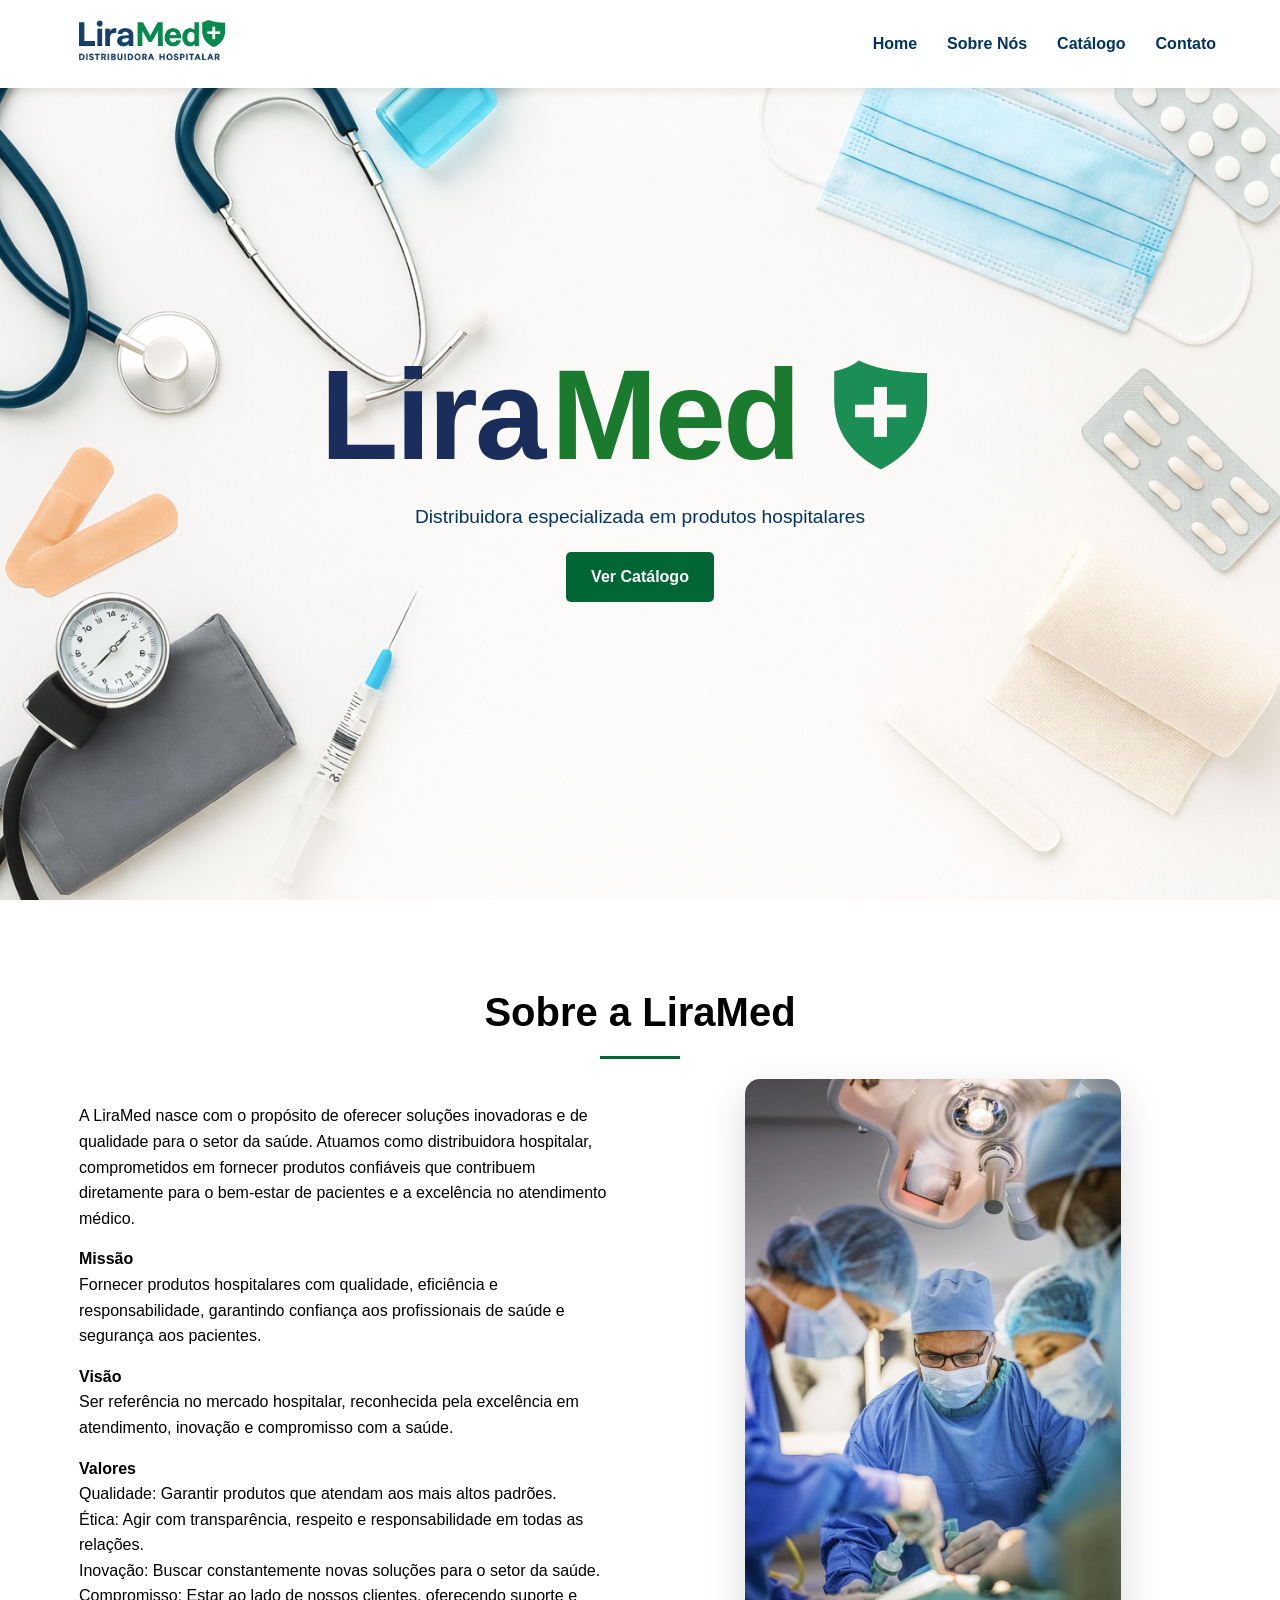
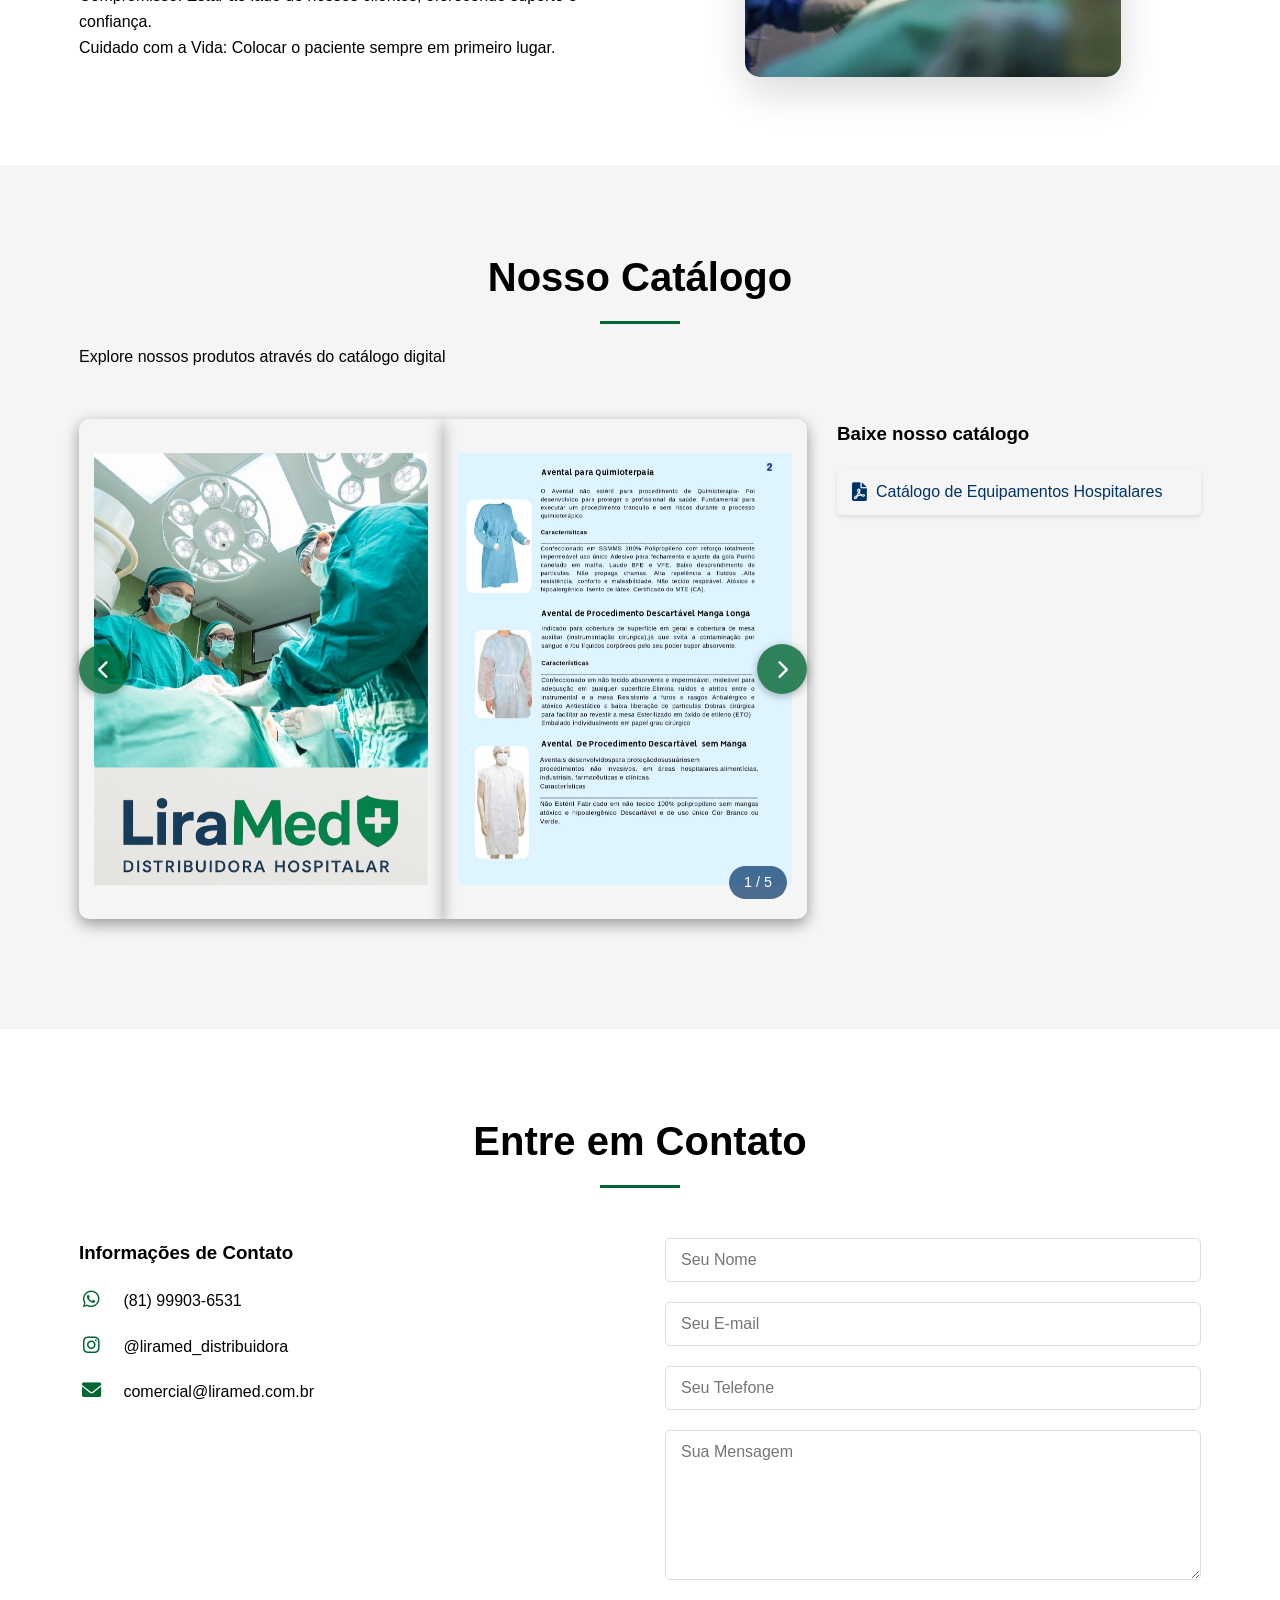
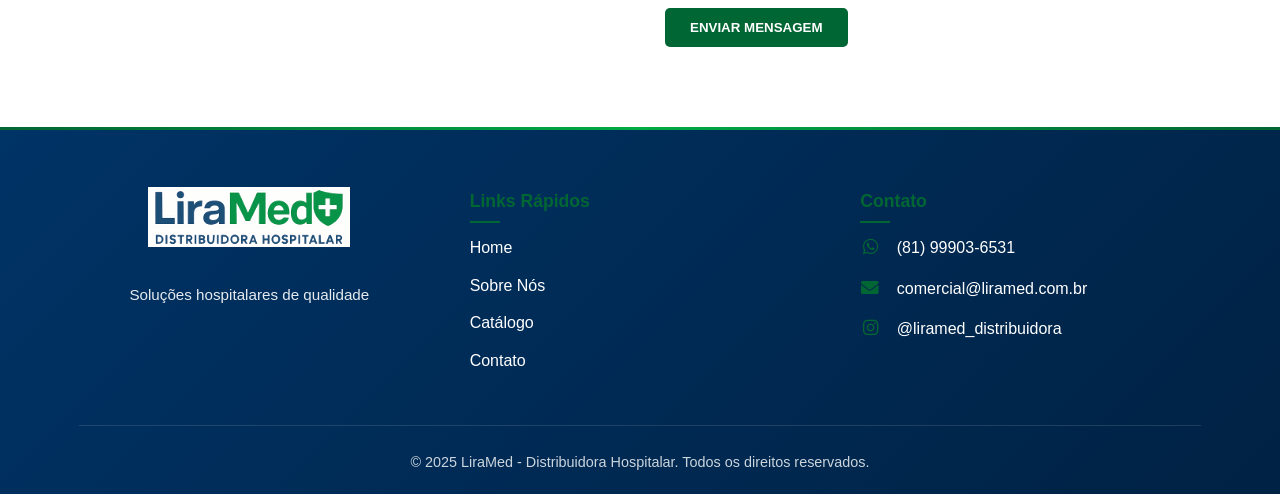
==== index.html @ b0d1e185 "Primeiro commit - adicionando arquivos do site LiraMed" ====
<!DOCTYPE html>
<html lang="pt-BR">

<head>
    <meta charset="UTF-8">
    <meta name="viewport" content="width=device-width, initial-scale=1.0">
    <title>LiraMed - Distribuidora Hospitalar</title>
    <link rel="stylesheet" href="css/style.css">
    <link rel="stylesheet" href="css/animations.css">
    <link rel="stylesheet" href="https://cdnjs.cloudflare.com/ajax/libs/font-awesome/6.0.0-beta3/css/all.min.css">
</head>

<body>
    <header class="header">
        <div class="container">
            <div class="logo">
                <img src="images/logo.png" alt="LiraMed">
            </div>
            <nav class="nav">
                <ul>
                    <li><a href="#home">Home</a></li>
                    <li><a href="#sobre">Sobre Nós</a></li>
                    <li><a href="#catalogos">Catálogo</a></li>
                    <li><a href="#contato">Contato</a></li>
                </ul>
            </nav>
        </div>
    </header>

    <section id="home" class="hero">
        <div class="hero-overlay"></div>
        <div class="container">
            <div class="hero-brand">
                <span class="hero-lira">Lira</span><span class="hero-med">Med</span>
                <img src="images/brasao.png" alt="Brasão" class="hero-brasao">
            </div>
            <p>Distribuidora especializada em produtos hospitalares</p>
            <a href="#catalogos" class="btn">Ver Catálogo</a>
        </div>
    </section>

    <section id="sobre" class="about">
        <div class="container">
            <h2>Sobre a LiraMed</h2>
            <div class="about-content">
                <div class="about-text">
                    <p>A LiraMed nasce com o propósito de oferecer soluções inovadoras e de qualidade para o setor da
                        saúde. Atuamos como distribuidora hospitalar, comprometidos em fornecer produtos confiáveis que
                        contribuem diretamente para o bem-estar de pacientes e a excelência no atendimento médico.</p>
                    <strong>Missão</strong>
                    <p>Fornecer produtos hospitalares com qualidade, eficiência e responsabilidade, garantindo confiança
                        aos profissionais de saúde e segurança aos pacientes.</p>
                    <strong>Visão</strong>
                    <p>Ser referência no mercado hospitalar, reconhecida pela excelência em atendimento, inovação e
                        compromisso com a saúde.</p>
                    <strong>Valores</strong>
                    <ul style="list-style: none; padding-left: 0;">
                        <li>Qualidade: Garantir produtos que atendam aos mais altos padrões.</li>
                        <li>Ética: Agir com transparência, respeito e responsabilidade em todas as relações.</li>
                        <li>Inovação: Buscar constantemente novas soluções para o setor da saúde.</li>
                        <li>Compromisso: Estar ao lado de nossos clientes, oferecendo suporte e confiança.</li>
                        <li>Cuidado com a Vida: Colocar o paciente sempre em primeiro lugar.</li>
                    </ul>
                </div>
                <div class="about-image">
                    <img src="images/sobrenos.jpg" alt="Sobre a LiraMed">
                </div>
            </div>
        </div>
    </section>

    <section id="catalogos" class="catalogs">
        <div class="container">
            <h2>Nosso Catálogo</h2>
            <p>Explore nossos produtos através do catálogo digital</p>

            <div class="catalog-viewer">
                <div class="catalog-display">
                    <div class="catalog-slide active" data-catalog="1">
                        <div class="catalog-page left-page">
                            <img src="images/catalogos/catalago_digital_da_liramed_page-0001.jpg" alt="Página 1">
                        </div>
                        <div class="catalog-page right-page">
                            <img src="images/catalogos/catalago_digital_da_liramed_page-0002.jpg" alt="Página 2">
                        </div>
                    </div>

                    <div class="catalog-slide" data-catalog="2">
                        <div class="catalog-page left-page">
                            <img src="images/catalogos/catalago_digital_da_liramed_page-0003.jpg" alt="Página 3">
                        </div>
                        <div class="catalog-page right-page">
                            <img src="images/catalogos/catalago_digital_da_liramed_page-0004.jpg" alt="Página 4">
                        </div>
                    </div>

                    <div class="catalog-slide" data-catalog="3">
                        <div class="catalog-page left-page">
                            <img src="images/catalogos/catalago_digital_da_liramed_page-0005.jpg" alt="Página 5">
                        </div>
                        <div class="catalog-page right-page">
                            <img src="images/catalogos/catalago_digital_da_liramed_page-0006.jpg" alt="Página 6">
                        </div>
                    </div>

                    <div class="catalog-slide" data-catalog="4">
                        <div class="catalog-page left-page">
                            <img src="images/catalogos/catalago_digital_da_liramed_page-0007.jpg" alt="Página 7">
                        </div>
                        <div class="catalog-page right-page">
                            <img src="images/catalogos/catalago_digital_da_liramed_page-0008.jpg" alt="Página 8">
                        </div>
                    </div>

                    <div class="catalog-slide" data-catalog="5">
                        <div class="catalog-page left-page">
                            <img src="images/catalogos/catalago_digital_da_liramed_page-0009.jpg" alt="Página 9">
                        </div>
                    </div>

                    <div class="catalog-nav">
                        <button class="prev-btn"><i class="fas fa-chevron-left"></i></button>
                        <button class="next-btn"><i class="fas fa-chevron-right"></i></button>
                    </div>

                    <div class="slide-counter">
                        <span class="current-slide">1</span> / <span class="total-slides">5</span>
                    </div>
                </div>

                <div class="catalog-downloads">
                    <h3>Baixe nosso catálogo</h3>
                    <ul class="download-list">
                        <li><a href="catalogos/catalago_digital_da_liramed.pdf" download><i class="fas fa-file-pdf"></i>
                                Catálogo de Equipamentos Hospitalares</a></li>
                    </ul>
                </div>
            </div>
        </div>
    </section>

    <section id="contato" class="contact">
        <div class="container">
            <h2>Entre em Contato</h2>
            <div class="contact-grid">
                <div class="contact-info">
                    <h3>Informações de Contato</h3>
                    <ul>
                        <li><a href="https://wa.me/5581999036531" target="_blank"><i class="fab fa-whatsapp"></i> (81)
                                99903-6531</a></li>
                        <li><a href="https://www.instagram.com/liramed.liramed?utm_source=ig_web_button_share_sheet&igsh=MWtjMWlpM3V3ZWFjZQ=="
                                target="_blank"><i class="fab fa-instagram"></i> @liramed_distribuidora</a></li>
                        <li><a href="mailto:comercial@liramed.com.br" target="_blank"><i class="fas fa-envelope"></i>
                                comercial@liramed.com.br</a></li>
                    </ul>
                </div>
                <div class="contact-form">
                    <form id="contactForm" action="https://formsubmit.co/comercial@liramed.com.br" method="POST">
                        <input type="hidden" name="_captcha" value="false">
                        <input type="hidden" name="_next" value="https://seusite.com/obrigado.html">
                        <div class="form-group">
                            <input type="text" name="name" placeholder="Seu Nome" required>
                        </div>
                        <div class="form-group">
                            <input type="email" name="email" placeholder="Seu E-mail" required>
                        </div>
                        <div class="form-group">
                            <input type="tel" name="phone" placeholder="Seu Telefone">
                        </div>
                        <div class="form-group">
                            <textarea name="message" placeholder="Sua Mensagem" rows="4" required></textarea>
                        </div>
                        <button type="submit" class="btn btn-primary">ENVIAR MENSAGEM</button>
                    </form>
                </div>
            </div>
        </div>
    </section>

    <footer class="footer">
        <div class="container">
            <div class="footer-content">
                <div class="footer-logo">
                    <img src="images/logo_ricar2.png" alt="LiraMed">
                    <p>Soluções hospitalares de qualidade</p>
                </div>
                <div class="footer-links">
                    <h4>Links Rápidos</h4>
                    <ul>
                        <li><a href="#home">Home</a></li>
                        <li><a href="#sobre">Sobre Nós</a></li>
                        <li><a href="#catalogos">Catálogo</a></li>
                        <li><a href="#contato">Contato</a></li>
                    </ul>
                </div>
                <div class="footer-contact">
                    <h4>Contato</h4>
                    <ul>
                        <li><a href="https://wa.me/5581999036531" target="_blank"><i class="fab fa-whatsapp"></i> (81)
                                99903-6531</a></li>
                        <li><a href="mailto:comercial@liramed.com.br" target="_blank"><i class="fas fa-envelope"></i>
                                comercial@liramed.com.br</a></li>
                        <li><a href="https://www.instagram.com/liramed.liramed?utm_source=ig_web_button_share_sheet&igsh=MWtjMWlpM3V3ZWFjZQ=="
                                target="_blank"><i class="fab fa-instagram"></i> @liramed_distribuidora</a></li>
                    </ul>
                </div>
            </div>
            <div class="footer-bottom">
                <p>&copy; 2025 LiraMed - Distribuidora Hospitalar. Todos os direitos reservados.</p>
            </div>
        </div>
    </footer>

    <script src="js/main.js"></script>
</body>

</html>
---- css/style.css ----
/* Variáveis de cores */
:root {
    --primary-dark-blue: #003366;
    --secondary-green: #006633;
    --white: #ffffff;
    --light-gray: #f5f5f5;
    --dark-gray: #333333;
    --medium-gray: #777777;
}

/* Reset e estilos base */
* {
    margin: 0;
    padding: 0;
    box-sizing: border-box;
    font-family: 'Segoe UI', Tahoma, Geneva, Verdana, sans-serif;
}

body {
    color: var(--dark-gray);
    line-height: 1.6;
}

.container {
    width: 90%;
    max-width: 1200px;
    margin: 0 auto;
    padding: 0 15px;
}

.btn {
    display: inline-block;
    background-color: var(--secondary-green);
    color: var(--white);
    padding: 12px 25px;
    border-radius: 5px;
    text-decoration: none;
    font-weight: 600;
    transition: all 0.3s ease;
    border: none;
    cursor: pointer;
}

.btn:hover {
    background-color: var(--primary-dark-blue);
    transform: translateY(-3px);
}

section {
    padding: 80px 0;
}

h1,
h2,
h3,
h4 {
    color: var(--primary-dark-blue);
    margin-bottom: 20px;
}

h2 {
    font-size: 2.5rem;
    text-align: center;
    position: relative;
    padding-bottom: 15px;
}

h2::after {
    content: '';
    position: absolute;
    bottom: 0;
    left: 50%;
    transform: translateX(-50%);
    width: 80px;
    height: 3px;
    background-color: var(--secondary-green);
}

/* Header */
.header {
    background-color: var(--white);
    box-shadow: 0 2px 10px rgba(0, 0, 0, 0.1);
    position: fixed;
    width: 100%;
    top: 0;
    z-index: 1000;
}

.header .container {
    display: flex;
    justify-content: space-between;
    align-items: center;
    padding: 15px 0;
}

.logo img {
    height: 50px;
}

.nav ul {
    display: flex;
    list-style: none;
}

.nav ul li {
    margin-left: 30px;
    list-style: none;
}

.nav ul li a {
    text-decoration: none;
    color: var(--primary-dark-blue);
    font-weight: 600;
    transition: color 0.3s;
}

.nav ul li a:hover {
    color: var(--secondary-green);
}

/* Hero Section */
.hero {
    background: url('../images/bg-hero3.png');
    background-size: cover;
    background-position: center;
    min-height: 100vh;
    height: auto;
    display: flex;
    align-items: center;
    text-align: center;
    color: var(--white);
    padding: 100px 0 60px;
}

.hero-brand {
    display: flex;
    align-items: center;
    justify-content: center;
    gap: 8px;
    margin-top: 0;
    margin-bottom: 10px;
    flex-wrap: wrap;
}

.hero-lira {
    font-size: clamp(3rem, 10vw, 10rem);
    font-weight: 900;
    color: #1b2d5b;
    letter-spacing: -3px;
    line-height: 1;
}

.hero-med {
    font-size: clamp(3rem, 10vw, 10rem);
    font-weight: 900;
    color: #1a7a2e;
    letter-spacing: -3px;
    line-height: 1;
}

.hero-brasao {
    height: clamp(60px, 12vw, 170px);
    width: auto;
}

.hero p {
    font-size: clamp(1rem, 1.5vw, 2.5rem);
    color: var(--primary-dark-blue);
    margin-bottom: 20px;
    margin-top: 0;
}

/* About Section */
.about-content {
    display: flex;
    align-items: center;
    gap: 50px;
}

.about-text {
    flex: 1;
}

.about-text p {
    margin-bottom: 15px;
}

.about-text r {
    margin-bottom: 5px;
}

.about-text j strong {
    margin-bottom: 15px;
    font-size: larger;
    color: #003366;
}

.about-image {
    flex: 1;
}

.about-image img {
    width: 70%;
    max-width: 500px;
    border-radius: 15px;
    box-shadow: 0 15px 40px rgba(0, 0, 0, 0.15);
    margin-left: 15%;
    transition: transform 0.3s ease, box-shadow 0.3s ease;
}

.about-image img:hover {
    transform: translateY(-5px);
    box-shadow: 0 20px 50px rgba(0, 0, 0, 0.2);
}

/* Catalogs Section */
.catalogs {
    background-color: var(--light-gray);
}

.catalog-viewer {
    display: flex;
    gap: 30px;
    margin-top: 50px;
}

.catalog-display {
    flex: 2;
    position: relative;
    border-radius: 10px;
    overflow: visible;
    box-shadow: 0 5px 15px rgba(0, 0, 0, 0.1);
    touch-action: pan-x pan-y pinch-zoom;
}

.catalog-slide {
    display: flex;
    /* mantém as duas páginas lado a lado */
    opacity: 0;
    pointer-events: none;
    transition: opacity 0.3s ease;
}

.catalog-slide.active {
    opacity: 1;
    pointer-events: all;
}

.catalog-slide img {
    width: 50%;
    height: auto;
    display: block;
}

.catalog-nav {
    position: absolute;
    top: 50%;
    width: 100%;
    display: flex;
    justify-content: space-between;
    transform: translateY(-50%);
}

.catalog-nav button {
    background-color: rgba(0, 102, 51, 0.7);
    color: white;
    border: none;
    padding: 15px;
    cursor: pointer;
    font-size: 1.2rem;
    transition: all 0.3s;
}

.catalog-nav button:hover {
    background-color: var(--secondary-green);
}

.catalog-downloads {
    flex: 1;
}

.download-list {
    list-style: none;
}

.download-list li {
    margin-bottom: 15px;
}

.download-list a {
    display: flex;
    align-items: center;
    text-decoration: none;
    color: var(--primary-dark-blue);
    padding: 10px 15px;
    background-color: var(--white);
    border-radius: 5px;
    transition: all 0.3s;
    box-shadow: 0 2px 5px rgba(0, 0, 0, 0.1);
}

.download-list a:hover {
    background-color: var(--secondary-green);
    color: var(--white);
    transform: translateX(5px);
}

.download-list i {
    margin-right: 10px;
    font-size: 1.2rem;
}

.catalog-slide {
    display: flex;
    perspective: 2000px;
}

/* container não deve cortar a imagem e permitir pinch zoom */
.catalog-display,
.catalog-slide,
.catalog-page {
    overflow: visible !important;
    touch-action: pan-x pan-y pinch-zoom !important;
}

/* Zoom suave ao passar/clicar sem cortar bordas */
.catalog-page {
    position: relative;
    overflow: visible;
    /* permite que a imagem transborde */
    touch-action: pan-x pan-y pinch-zoom;
}

.catalog-page img {
    width: 100%;
    height: 100%;
    object-fit: contain;
    /* mantém proporção sem cortar */
    object-position: center;
    backface-visibility: hidden;
    transition: transform 0.4s ease;
    cursor: pointer;
    position: relative;
    z-index: 1;
    touch-action: pan-x pan-y pinch-zoom;
    transform-origin: center center;
}

.catalog-page img:hover {
    transform: scale(1.05);
}

/* Efeito de virada de página */
.catalog-slide.slide-out-next .left-page {
    transform: rotateY(-180deg);
}

.catalog-slide.slide-out-next .right-page {
    transform: rotateY(180deg);
}

.catalog-slide.slide-in-next {
    animation: slideInFromRight 1s forwards;
}

.catalog-slide.slide-out-prev .left-page {
    transform: rotateY(180deg);
}

.catalog-slide.slide-out-prev .right-page {
    transform: rotateY(-180deg);
}

.catalog-slide.slide-in-prev {
    animation: slideInFromLeft 1s forwards;
}

/* Estilos para o carrossel de duas imagens */
.catalog-display {
    position: relative;
    width: 100%;
    height: 500px;
    perspective: 2000px;
    margin-bottom: 30px;
}

.catalog-slide {
    position: absolute;
    width: 100%;
    height: 100%;
    display: flex;
    justify-content: center;
    opacity: 0;
    transition: opacity 0.5s ease, transform 0.7s ease;
    transform-style: preserve-3d;
}

.catalog-slide.active {
    opacity: 1;
    position: relative;
}

.catalog-page {
    width: 50%;
    height: 100%;
    padding: 15px;
    display: flex;
    justify-content: center;
    align-items: center;
    box-shadow: 0 5px 15px rgba(0, 0, 0, 0.1);
    background-color: var(--card-bg);
    transition: transform 0.7s ease;
}

.left-page {
    transform-origin: right center;
    border-radius: 10px 0 0 10px;
}

.right-page {
    transform-origin: left center;
    border-radius: 0 10px 10px 0;
}

.catalog-page img {
    max-width: 100%;
    max-height: 100%;
    object-fit: contain;
}

/* Efeito de virada de página */
.catalog-slide.slide-out-next .left-page {
    transform: rotateY(-180deg);
}

.catalog-slide.slide-out-next .right-page {
    transform: rotateY(180deg);
}

.catalog-slide.slide-in-next {
    opacity: 0;
    transform: translateX(50%);
}

.catalog-slide.slide-out-prev .left-page {
    transform: rotateY(180deg);
}

.catalog-slide.slide-out-prev .right-page {
    transform: rotateY(-180deg);
}

.catalog-slide.slide-in-prev {
    opacity: 0;
    transform: translateX(-50%);
}

/* Navegação */
.catalog-nav {
    position: absolute;
    top: 50%;
    width: 100%;
    display: flex;
    justify-content: space-between;
    transform: translateY(-50%);
    z-index: 10;
}

.catalog-nav button {
    background-color: rgba(0, 102, 51, 0.8);
    color: white;
    border: none;
    width: 50px;
    height: 50px;
    border-radius: 50%;
    cursor: pointer;
    font-size: 1.2rem;
    transition: all 0.3s;
    display: flex;
    align-items: center;
    justify-content: center;
    touch-action: manipulation;
    -webkit-tap-highlight-color: transparent;
    box-shadow: 0 2px 8px rgba(0, 0, 0, 0.3);
}

.catalog-nav button:hover {
    background-color: var(--secondary-green);
    transform: scale(1.1);
}

/* Contador de slides */
.slide-counter {
    position: absolute;
    bottom: 20px;
    right: 20px;
    background-color: rgba(0, 51, 102, 0.7);
    color: white;
    padding: 5px 15px;
    border-radius: 20px;
    font-size: 0.9rem;
}

/* Catálogo Mobile-First */
@media (max-width: 992px) {
    .catalog-viewer {
        gap: 20px;
    }

    .catalog-display {
        height: 55vh;
    }

    .catalog-page {
        padding: 3px;
    }

    .catalog-page img {
        object-fit: cover;
    }

    .catalog-downloads {
        order: -1;
    }
}

@media (max-width: 768px) {
    .catalog-display {
        height: 60vh;
        margin-bottom: 20px;
    }

    .catalog-slide {
        flex-direction: row;
        gap: 2px;
    }

    .catalog-page {
        padding: 2px;
        width: 50%;
    }

    .catalog-page img {
        width: 100%;
        height: 100%;
        object-fit: cover;
    }

    .catalog-nav {
        padding: 0 5px;
    }

    .catalog-nav button {
        width: 45px;
        height: 45px;
        font-size: 1.1rem;
        background-color: rgba(0, 102, 51, 0.9);
    }

    .slide-counter {
        bottom: 10px;
        right: 10px;
        font-size: 0.8rem;
        padding: 3px 10px;
    }
}

@media (max-width: 480px) {
    .catalog-display {
        height: 70vh;
        display: flex;
        align-items: center;
        justify-content: center;
    }

    .catalog-slide {
        flex-direction: column;
        gap: 3px;
        align-items: center;
        justify-content: center;
        width: 100%;
        height: 100%;
    }

    .catalog-page {
        width: 90%;
        height: 48%;
        padding: 1px;
        display: flex;
        align-items: center;
        justify-content: center;
    }

    .catalog-page img {
        width: 100%;
        height: 100%;
        object-fit: cover;
        border-radius: 4px;
    }

    .catalog-nav button {
        width: 40px;
        height: 40px;
        font-size: 1rem;
    }

    .left-page,
    .right-page {
        border-radius: 6px;
    }
}

/* Contact Section */
.contact-grid {
    display: grid;
    grid-template-columns: 1fr 1fr;
    gap: 50px;
    margin-top: 50px;
}

.contact-info ul {
    list-style: none;
}

.contact-info li {
    margin-bottom: 20px;
    display: flex;
    align-items: center;
}

.contact-info i {
    margin-right: 15px;
    color: var(--secondary-green);
    font-size: 1.2rem;
    width: 25px;
    text-align: center;
}

.social-links {
    margin-top: 30px;
    display: flex;
    gap: 15px;
}

.social-links a {
    display: flex;
    align-items: center;
    justify-content: center;
    width: 40px;
    height: 40px;
    background-color: var(--primary-dark-blue);
    color: var(--white);
    border-radius: 50%;
    transition: all 0.3s;
}

.social-links a:hover {
    background-color: var(--secondary-green);
    transform: translateY(-3px);
}

.form-group {
    margin-bottom: 20px;
}

.form-group input,
.form-group textarea {
    width: 100%;
    padding: 12px 15px;
    border: 1px solid #ddd;
    border-radius: 5px;
    font-size: 1rem;
}

.form-group textarea {
    height: 150px;
    resize: vertical;
}

/* Footer */
.footer {
    background: linear-gradient(135deg, var(--primary-dark-blue) 0%, #002244 100%);
    color: var(--white);
    padding: 60px 0 20px;
    position: relative;
    overflow: hidden;
}

.footer::before {
    content: '';
    position: absolute;
    top: 0;
    left: 0;
    right: 0;
    height: 3px;
    background: linear-gradient(90deg, var(--secondary-green), #00aa44, var(--secondary-green));
}

.footer-content {
    display: grid;
    grid-template-columns: repeat(3, 1fr);
    gap: 50px;
    margin-bottom: 40px;
}

.footer-logo {
    text-align: center;
}

.footer-logo img {
    height: 60px;
    margin-bottom: 15px;
    filter: brightness(1.1);
    transition: transform 0.3s ease;
}

.footer-logo img:hover {
    transform: scale(1.05);
}

.footer-logo .additional-image {
    margin-top: 20px;
}

.footer-logo .additional-image img {
    height: 40px;
    opacity: 0.8;
    transition: opacity 0.3s ease;
}

.footer-logo .additional-image img:hover {
    opacity: 1;
}

.footer-logo p {
    margin-top: 15px;
    font-size: 0.95rem;
    opacity: 0.9;
    line-height: 1.4;
}

.footer-links h4,
.footer-contact h4 {
    color: var(--secondary-green);
    margin-bottom: 20px;
    font-size: 1.1rem;
    font-weight: 600;
    position: relative;
}

.footer-links h4::after,
.footer-contact h4::after {
    content: '';
    position: absolute;
    bottom: -8px;
    left: 0;
    width: 30px;
    height: 2px;
    background-color: var(--secondary-green);
}

.footer-links ul {
    list-style: none;
}

.footer-links li {
    margin-bottom: 12px;
}

.footer-links a {
    color: var(--white);
    text-decoration: none;
    transition: all 0.3s ease;
    display: inline-block;
    position: relative;
}

.footer-links a:hover {
    color: var(--secondary-green);
    transform: translateX(5px);
}

.footer-contact ul {
    list-style: none;
}

.footer-contact li {
    margin-bottom: 15px;
    display: flex;
    align-items: center;
}

.footer-contact i {
    margin-right: 12px;
    color: var(--secondary-green);
    width: 20px;
    text-align: center;
    font-size: 1.1rem;
}

.footer-contact a {
    color: var(--white);
    text-decoration: none;
    transition: color 0.3s ease;
}

.footer-contact a:hover {
    color: var(--secondary-green);
}

.footer-bottom {
    text-align: center;
    padding-top: 25px;
    border-top: 1px solid rgba(255, 255, 255, 0.15);
    font-size: 0.9rem;
    opacity: 0.8;
}

/* Responsividade */
@media (max-width: 992px) {
    .about-content {
        flex-direction: column;
        gap: 30px;
    }

    .about-image img {
        width: 60%;
        margin-left: 20%;
    }

    .catalog-viewer {
        flex-direction: column;
    }

    .contact-grid {
        grid-template-columns: 1fr;
    }

    .footer-content {
        grid-template-columns: 1fr;
        gap: 30px;
    }
}

@media (max-width: 768px) {
    .header .container {
        flex-direction: column;
    }

    .nav ul {
        margin-top: 20px;
    }

    .nav ul li {
        margin-left: 15px;
        margin-right: 15px;
    }

    h2 {
        font-size: 2rem;
    }

    section {
        padding: 60px 0;
    }

    /* Ajustes específicos para o hero no mobile */
    .hero {
        min-height: 100svh;
        background-attachment: scroll;
        background-size: cover;
        background-position: center top;
        padding: 80px 0 40px;
    }

    .hero .container {
        padding: 0 20px;
    }



    /* Catálogo mobile otimizado */
    .catalog-viewer {
        gap: 15px;
    }

    .catalog-downloads h3 {
        font-size: 1.3rem;
        margin-bottom: 15px;
    }

    .download-list a {
        padding: 12px;
        font-size: 0.9rem;
    }

    /* About section mobile */
    .about-image img {
        width: 80%;
        margin-left: 10%;
    }

    /* Footer responsivo */
    .footer {
        padding: 40px 0 15px;
    }

    .footer-content {
        gap: 25px;
    }

    .footer-logo img {
        height: 50px;
    }

    .footer-logo .additional-image img {
        height: 35px;
    }
}

@media (max-width: 480px) {
    .about-image img {
        width: 90%;
        margin-left: 5%;
    }

    .download-list a {
        padding: 10px;
        font-size: 0.85rem;
    }

    .download-list i {
        font-size: 1rem;
    }
}

/* Adicione no início do arquivo, após as variáveis existentes */
:root {
    --primary-dark-blue: #003366;
    --secondary-green: #006633;
    --white: #ffffff;
    --light-gray: #f5f5f5;
    --dark-gray: #333333;
    --medium-gray: #777777;

    /* Ajustes específicos para elementos que não herdam corretamente */
    background-color: var(--bg-color);
    color: var(--text-color);
}

/* Aplicando as variáveis */
body {
    background-color: var(--bg-color);
    color: var(--text-color);
}

h1,
h2,
h3,
h4 {
    color: var(--heading-color);
}

.about-content,
.catalog-viewer,
.contact-grid,
.catalog-downloads,
.download-list a,
.form-group input,
.form-group textarea {
    background-color: var(--card-bg);
}

.footer {
    background-color: var(--footer-bg);
}

.darkmode-toggle {
    width: 45px !important;
    height: 45px !important;
    border-radius: 50% !important;
    box-shadow: 0 2px 10px rgba(0, 0, 0, 0.2) !important;
    display: flex !important;
    align-items: center !important;
    justify-content: center !important;
    font-size: 1.5rem !important;
}

.darkmode-toggle:hover {
    transform: scale(1.1) !important;
}

/* Adicione estas regras no seu arquivo style.css */

/* Efeito de virada de página do catálogo */
.catalog-slide {
    display: flex;
    perspective: 2000px;
}

.catalog-page {
    position: relative;
    width: 50%;
    height: 100%;
    transform-style: preserve-3d;
    transition: transform 1s;
    box-shadow: 0 5px 15px rgba(0, 0, 0, 0.3);
}

.catalog-page img {
    width: 100%;
    height: 100%;
    object-fit: contain;
    object-position: center;
    backface-visibility: hidden;
    transition: transform 0.3s ease, z-index 0.1s ease;
    cursor: pointer;
    z-index: 1 !important;
    position: relative;
    touch-action: pan-x pan-y pinch-zoom;
    user-select: none;
    transform-origin: center center;
}

.catalog-page img:hover {
    transform: scale(1.05);
}

/* Imagem sobreposta ao clicar */
.catalog-page img[style*="z-index: 10000"] {
    box-shadow: 0 10px 30px rgba(0, 0, 0, 0.5);
    border-radius: 8px;
    transition: all 0.3s ease;
}

/* Efeito visual para imagem com zoom */
.catalog-page img[style*="scale"] {
    filter: brightness(1.1);
    box-shadow: 0 15px 40px rgba(0, 0, 0, 0.3);
}

/* Melhor responsividade para o container */
.catalog-page {
    overflow: visible;
    position: relative;
}

/* Garantir que o pinch zoom funcione corretamente */
.catalog-display,
.catalog-slide {
    touch-action: pan-x pan-y pinch-zoom;
    overflow: visible;
}

/* Suporte a touch e pinch zoom para mobile */
.catalog-display {
    touch-action: pan-x pan-y pinch-zoom;
    -webkit-touch-callout: none;
    -webkit-user-select: none;
    user-select: none;
}

.catalog-slide {
    touch-action: pan-x pan-y pinch-zoom;
}

.catalog-page {
    touch-action: pan-x pan-y pinch-zoom;
    overflow: hidden;
}

.catalog-page img {
    touch-action: pan-x pan-y pinch-zoom;
    transform-origin: center center;
}

/* Melhor visualização em mobile */
@media (hover: none) and (pointer: coarse) {
    .catalog-page img:hover {
        transform: none;
    }

    .catalog-nav button:active {
        transform: scale(0.95);
        background-color: var(--secondary-green);
    }

    .catalog-page img {
        cursor: default;
    }
}

/* Zoom responsivo */
@media (max-width: 768px) {
    .catalog-page img.zoomed {
        padding: 20px;
        box-sizing: border-box;
    }
}


/* Efeito de virada de página */
.catalog-slide.slide-out-next .left-page {
    transform: rotateY(-180deg);
}

.catalog-slide.slide-out-next .right-page {
    transform: rotateY(180deg);
}

.catalog-slide.slide-in-next {
    animation: slideInFromRight 1s forwards;
}

.catalog-slide.slide-out-prev .left-page {
    transform: rotateY(180deg);
}

.catalog-slide.slide-out-prev .right-page {
    transform: rotateY(-180deg);
}

.catalog-slide.slide-in-prev {
    animation: slideInFromLeft 1s forwards;
}

/* Estilo para links de contato */
.contact-info a,
.footer-contact a {
    color: inherit;
    text-decoration: none;
    transition: color 0.3s;
}

.contact-info a:hover,
.footer-contact a:hover {
    color: var(--secondary-green);
}
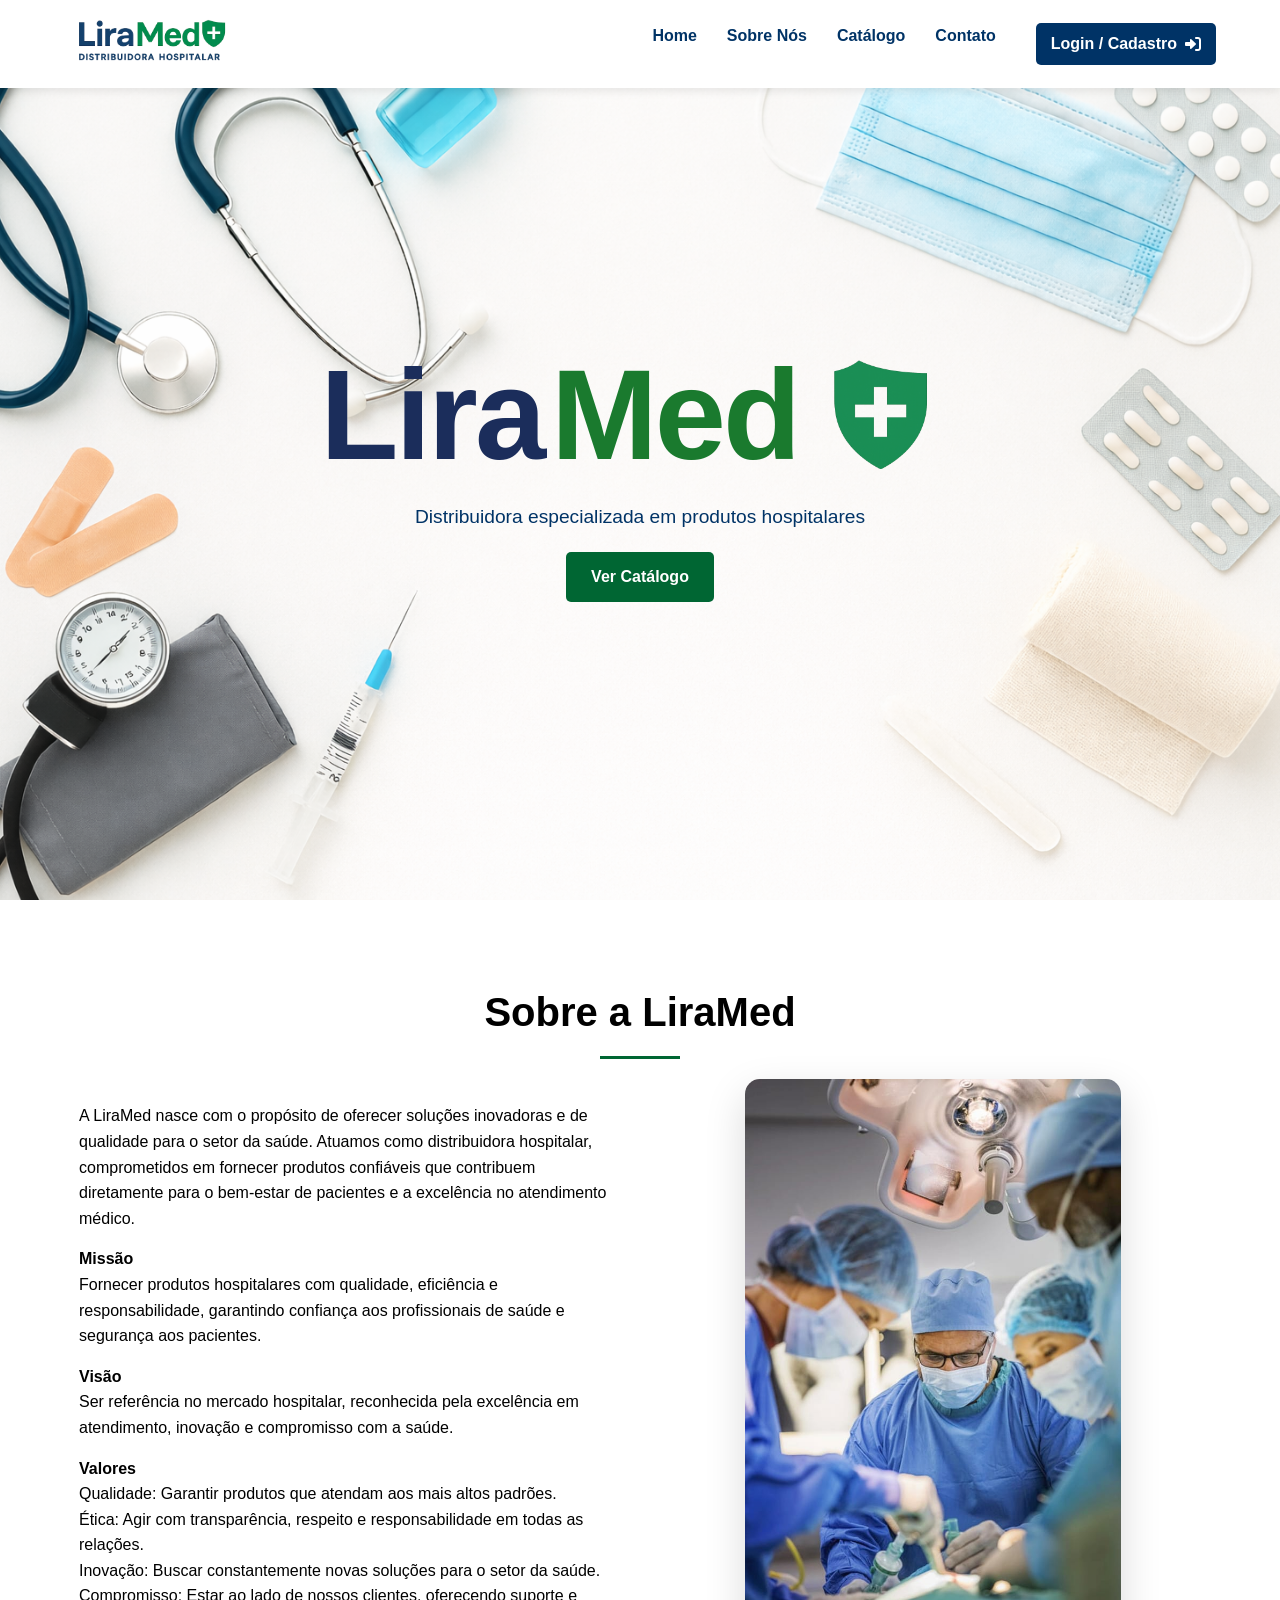
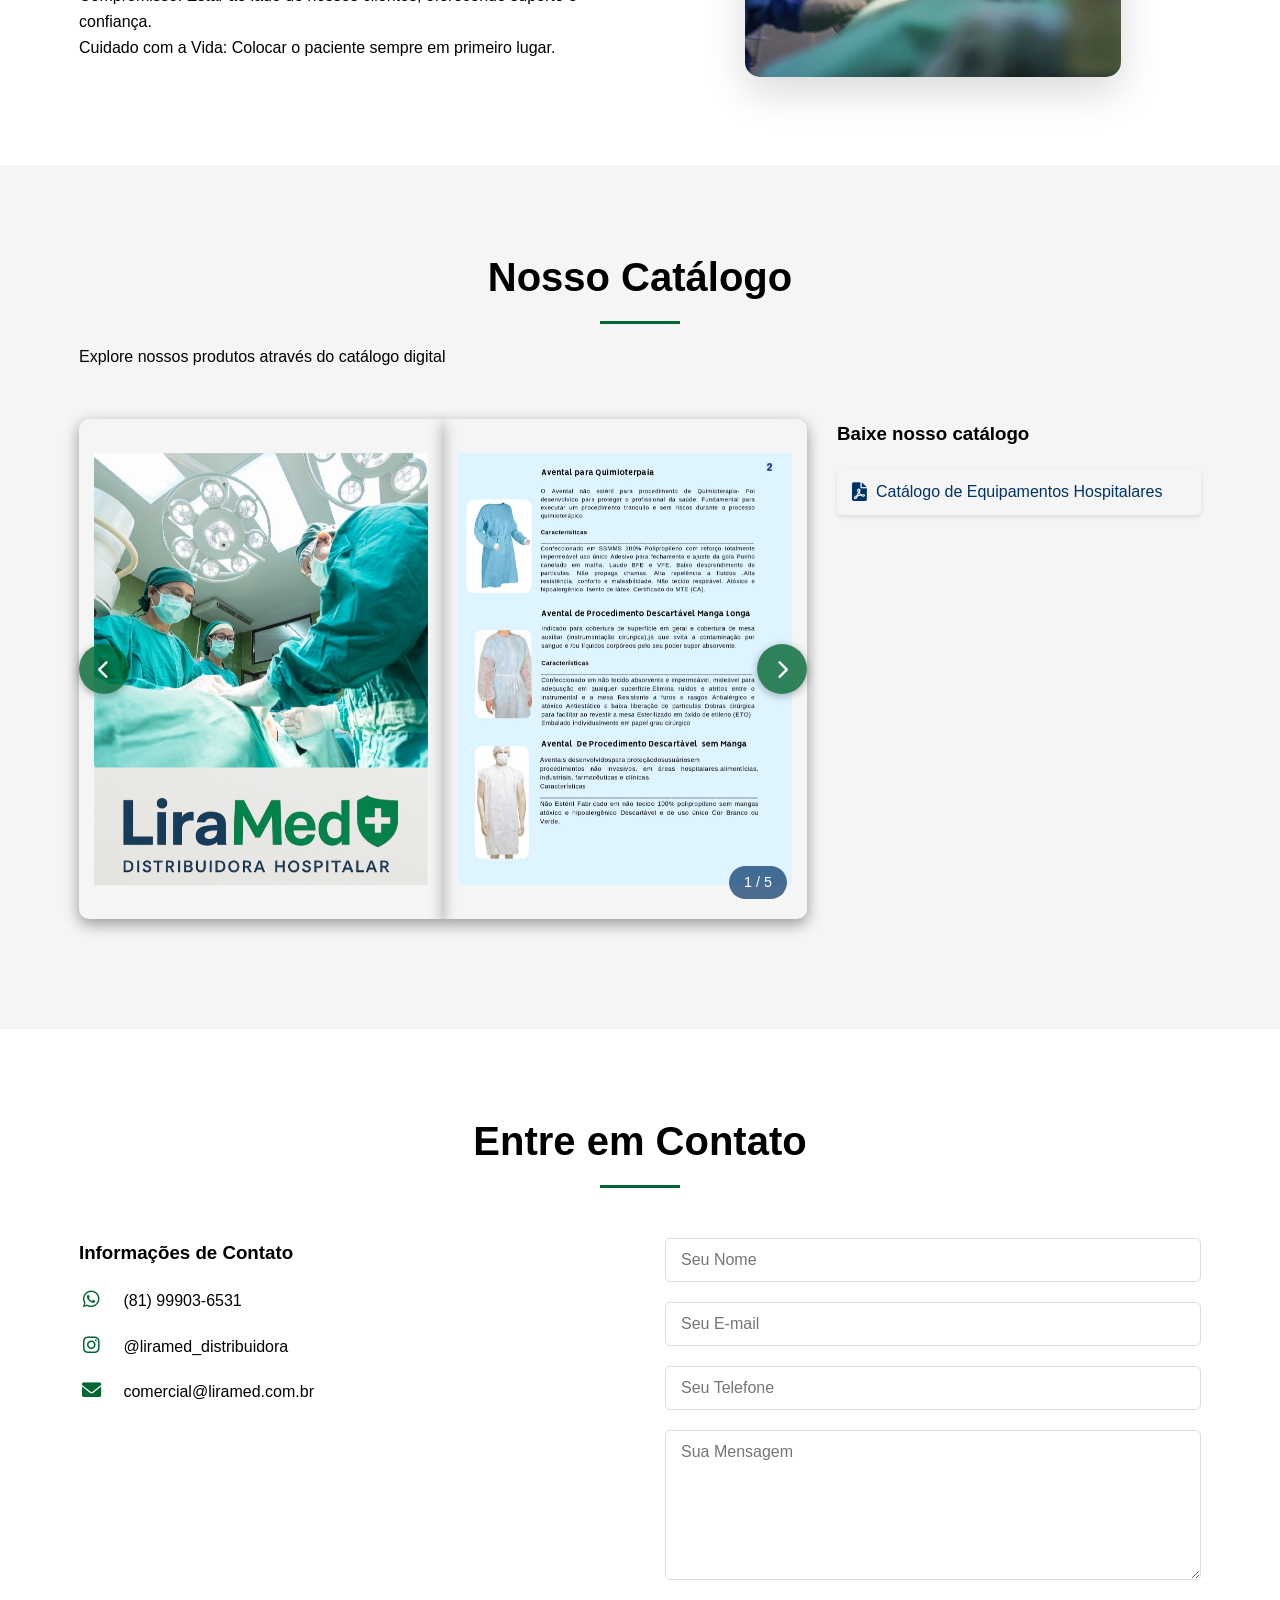
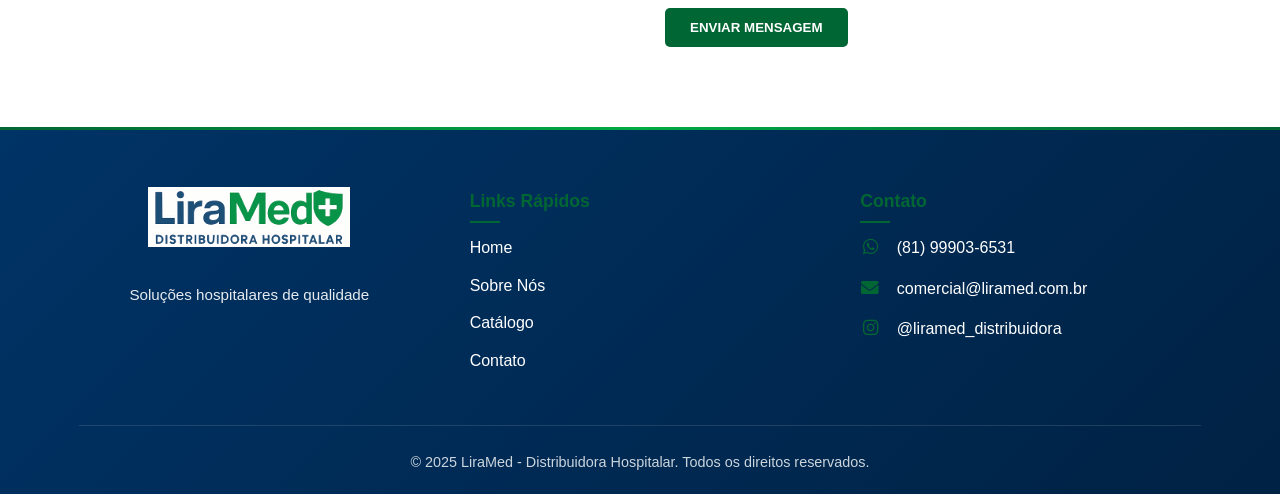
==== commit c8c648a4: "adição do sistema de login e cadastro, sendo necessario ajustes na loja" ====
--- a/index.html
+++ b/index.html
@@ -22,6 +22,8 @@
                     <li><a href="#sobre">Sobre Nós</a></li>
                     <li><a href="#catalogos">Catálogo</a></li>
                     <li><a href="#contato">Contato</a></li>
+                    <li><a href="login.html" class="nav-login-btn">Login / Cadastro <i
+                                class="fas fa-sign-in-alt"></i></a></li>
                 </ul>
             </nav>
         </div>
--- a/css/style.css
+++ b/css/style.css
@@ -116,6 +116,24 @@
 
 .nav ul li a:hover {
     color: var(--secondary-green);
+}
+
+.nav-login-btn {
+    background-color: var(--primary-dark-blue);
+    color: var(--white) !important;
+    padding: 8px 15px;
+    border-radius: 5px;
+    margin-left: 10px;
+    display: inline-flex;
+    align-items: center;
+    gap: 8px;
+    transition: all 0.3s ease;
+}
+
+.nav-login-btn:hover {
+    background-color: var(--secondary-green) !important;
+    color: var(--white) !important;
+    transform: translateY(-2px);
 }
 
 /* Hero Section */
